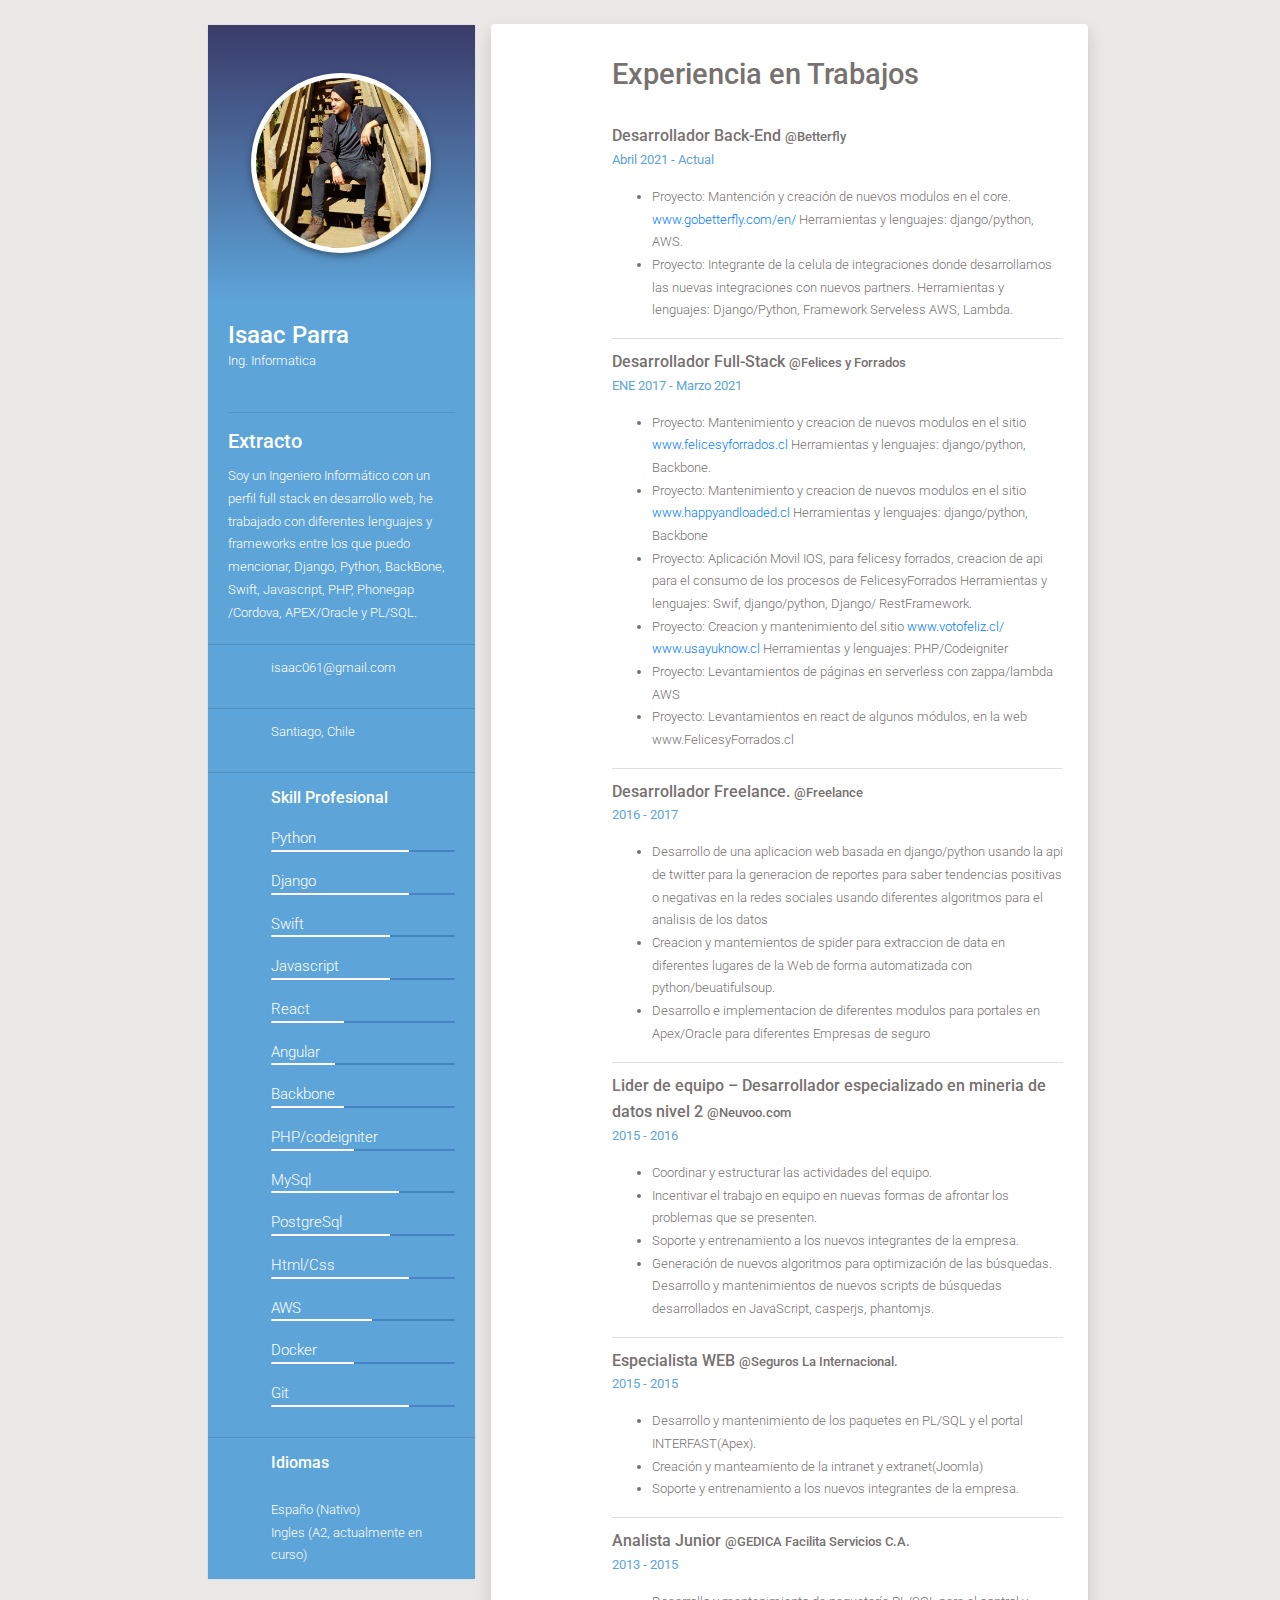
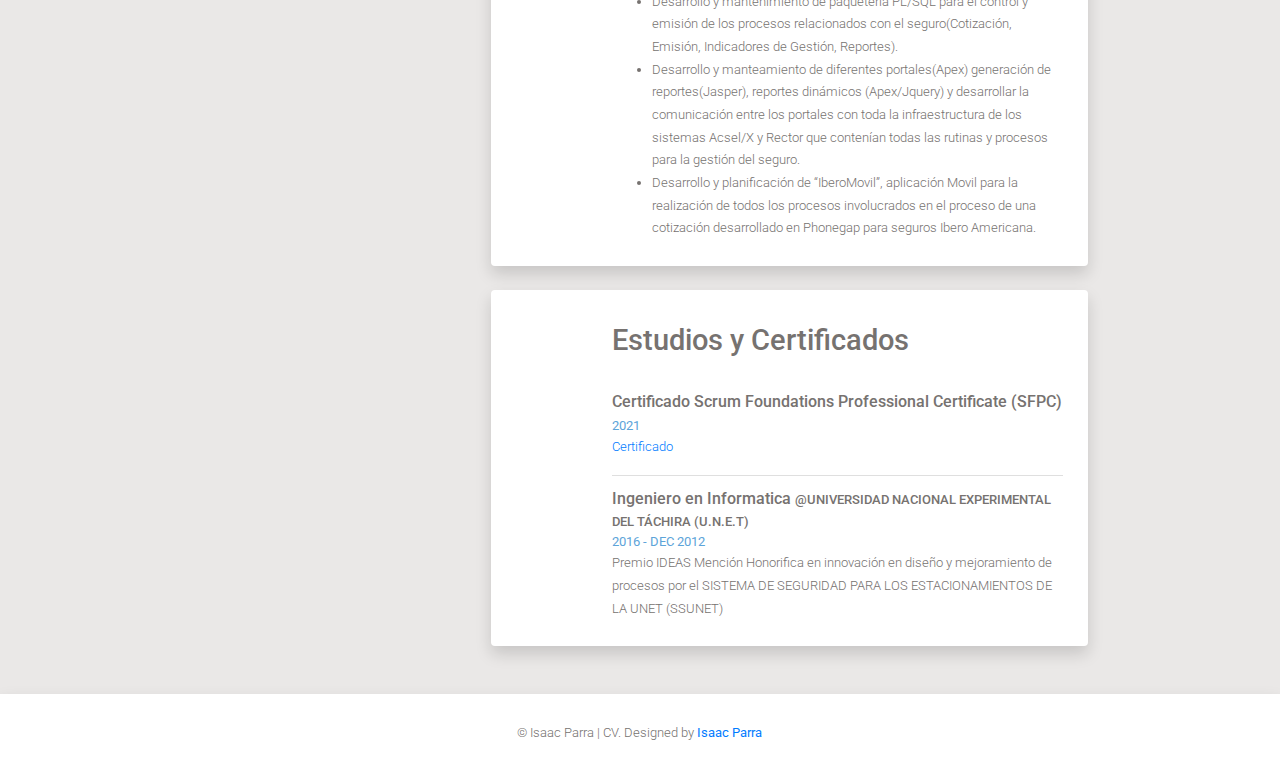
==== index.html @ 2bb3a373 "Create index.html" ====
<html lang="en"><head>
    <link rel="icon" type="image/png" href="/static/img/favicon.ico">
    <meta charset="UTF-8">
    <meta name="viewport" content="width=device-width, initial-scale=1.0">
    <meta http-equiv="X-UA-Compatible" content="ie=edge">
    <title>Isaac Parra</title>


    <link rel="stylesheet" href="https://stackpath.bootstrapcdn.com/bootstrap/4.3.1/css/bootstrap.min.css" integrity="sha384-ggOyR0iXCbMQv3Xipma34MD+dH/1fQ784/j6cY/iJTQUOhcWr7x9JvoRxT2MZw1T" crossorigin="anonymous">
    <link rel="stylesheet" href="/static/css/style.css?id=8">
    <link rel="stylesheet" href="https://use.fontawesome.com/releases/v5.7.0/css/all.css" integrity="sha384-lZN37f5QGtY3VHgisS14W3ExzMWZxybE1SJSEsQp9S+oqd12jhcu+A56Ebc1zFSJ" crossorigin="anonymous">
    <link href="https://fonts.googleapis.com/css?family=Roboto:400,500&amp;display=swap" rel="stylesheet">

</head>
<body cz-shortcut-listen="true">

    <div class="container">
        <div class="row">
            <div class="col-lg-4 col-md-12 pi">
                <div class="card">
                    <div class="row text-center justify-content-center p-5 gradiante m-0">
                        <div class="profile">
                            <img class="card-img-top" src="/static/img/yo2.jpeg" alt="Card image cap">
                        </div>
                    </div>
                    <div class="card-body blue">
                      <h4 class="card-title">Isaac Parra<p>Ing. Informatica</p></h4>
                      <a href="https://github.com/pisaacode" target="_blank" class="btn-git"><i class="fab fa-github pr-1 text-dark"></i> </a>
                      <a href="https://www.linkedin.com/in/isaac-parra-2975026a/" target="_blank" class="btn-git"><i class="fab fa-linkedin pr-1 text-dark"></i> </a>
                      <hr class="mt-0" style="color: #0056b2;">
                      <h5 class="card-title">Extracto</h5>
                      <p class="card-text">Soy un Ingeniero Informático con un perfil full stack en desarrollo web, he trabajado con diferentes lenguajes
                           y frameworks entre los que puedo mencionar, Django, Python, BackBone, Swift, Javascript, PHP, Phonegap /Cordova, APEX/Oracle y PL/SQL.</p>
                    </div>
                    <ul class="list-group list-group-flush blue">
                      <li class="list-group-item">
                        <div class="row">
                            <div class="col-2"><i class="fas fa-envelope"></i></div>
                            <div class="col-10"><p>isaac061@gmail.com</p> </div>
                        </div>
                      </li>
                      <li class="list-group-item">
                            <div class="row">
                                <div class="col-2"><i class="fas fa-home"></i></div>
                                <div class="col-10"><p>Santiago, Chile</p></div>
                            </div>
                        </li>
                        <li class="list-group-item">
                            <div class="row">
                                <div class="col-2"><i class="fas fa-calendar"></i></div>
                                <div class="col-10">
                                    <h3 class="pb-3">Skill Profesional</h3>
                                    <span>Python</span>
                                    <div class="progress" style="height: 2px;">
                                        <div class="progress-bar" role="progressbar" style="width: 75%;" aria-valuenow="75" aria-valuemin="0" aria-valuemax="100"></div>
                                    </div>
                                    <span>Django</span>
                                    <div class="progress" style="height: 2px;">
                                        <div class="progress-bar" role="progressbar" style="width: 75%;" aria-valuenow="75" aria-valuemin="0" aria-valuemax="100"></div>
                                    </div>
                                    <span>Swift</span>
                                    <div class="progress" style="height: 2px;">
                                        <div class="progress-bar" role="progressbar" style="width: 65%;" aria-valuenow="65" aria-valuemin="0" aria-valuemax="100"></div>
                                    </div>
                                    <span>Javascript</span>
                                    <div class="progress" style="height: 2px;">
                                        <div class="progress-bar" role="progressbar" style="width: 65%;" aria-valuenow="65" aria-valuemin="0" aria-valuemax="100"></div>
                                    </div>
                                    <span>React</span>
                                    <div class="progress" style="height: 2px;">
                                        <div class="progress-bar" role="progressbar" style="width: 40%;" aria-valuenow="40" aria-valuemin="0" aria-valuemax="100"></div>
                                    </div>
                                    <span>Angular</span>
                                    <div class="progress" style="height: 2px;">
                                        <div class="progress-bar" role="progressbar" style="width: 35%;" aria-valuenow="35" aria-valuemin="0" aria-valuemax="100"></div>
                                    </div>
                                    <span>Backbone</span>
                                    <div class="progress" style="height: 2px;">
                                        <div class="progress-bar" role="progressbar" style="width: 40%;" aria-valuenow="40" aria-valuemin="0" aria-valuemax="100"></div>
                                    </div>
                                    <span>PHP/codeigniter</span>
                                    <div class="progress" style="height: 2px;">
                                        <div class="progress-bar" role="progressbar" style="width: 45%;" aria-valuenow="45" aria-valuemin="0" aria-valuemax="100"></div>
                                    </div>
                                    <span>MySql</span>
                                    <div class="progress" style="height: 2px;">
                                        <div class="progress-bar" role="progressbar" style="width: 70%;" aria-valuenow="70" aria-valuemin="0" aria-valuemax="100"></div>
                                    </div>
                                    <span>PostgreSql</span>
                                    <div class="progress" style="height: 2px;">
                                        <div class="progress-bar" role="progressbar" style="width: 65%;" aria-valuenow="65" aria-valuemin="0" aria-valuemax="100"></div>
                                    </div>
                                    <span>Html/Css</span>
                                    <div class="progress" style="height: 2px;">
                                        <div class="progress-bar" role="progressbar" style="width: 75%;" aria-valuenow="75" aria-valuemin="0" aria-valuemax="100"></div>
                                    </div>
                                    <span>AWS</span>
                                    <div class="progress" style="height: 2px;">
                                        <div class="progress-bar" role="progressbar" style="width: 55%;" aria-valuenow="55" aria-valuemin="0" aria-valuemax="100"></div>
                                    </div>
                                    <span>Docker</span>
                                    <div class="progress" style="height: 2px;">
                                        <div class="progress-bar" role="progressbar" style="width: 45%;" aria-valuenow="40" aria-valuemin="0" aria-valuemax="100"></div>
                                    </div>
                                    <span>Git</span>
                                    <div class="progress" style="height: 2px;">
                                        <div class="progress-bar" role="progressbar" style="width: 75%;" aria-valuenow="75" aria-valuemin="0" aria-valuemax="100"></div>
                                    </div>
                                </div>
                            </div>
                        </li>
                        <li class="list-group-item">
                            <div class="row">
                                <div class="col-2"><i class="fas fa-language"></i></div>
                                <div class="col-10">
                                    <h3>Idiomas</h3><br>
                                    <div>Españo (Nativo)</div>
                                    <div>Ingles (A2, actualmente en curso)</div>
                                </div>
                            </div>
                        </li>
                    </ul>
                  </div>
            </div>
            <div class="col-lg-8 col-md-12 pb-5">
                <div class="row mb-4 lista shadow rounded">
                    <div class="col-lg-2 col-md-12 text-center p-3">
                            <i class="fas fa-briefcase fa-3x"></i>
                    </div>
                    <div class="col-lg-10 col-md-12">
                        <h2 class="pt-3 pb-4">Experiencia en Trabajos</h2>
                        <div class="item">
                            <h3 class="">Desarrollador Back-End
                                <span>@Betterfly</span>
                            </h3>
                            <span>Abril 2021 - Actual </span>
                            <p class="">
                                </p><ul>
                                    <li>
                                        Proyecto: Mantención y creación de nuevos modulos en el core.
                                        <a href="https://gobetterfly.com/en/">www.gobetterfly.com/en/</a> Herramientas y lenguajes: django/python,
                                        AWS.
                                    </li>
                                    <li>Proyecto: Integrante de la celula de integraciones donde desarrollamos las nuevas integraciones con nuevos partners.
                                    Herramientas y lenguajes: Django/Python, Framework Serveless AWS, Lambda.</li>
                                </ul>
                            <p></p>
                        </div>
                        <div class="item">
                            <h3 class="">Desarrollador Full-Stack
                                <span>@Felices y Forrados</span>
                            </h3>
                            <span>ENE 2017 - Marzo 2021 </span>
                            <p class="">
                                </p><ul>
                                    <li>
                                        Proyecto: Mantenimiento y creacion de nuevos modulos en el sitio
                                        <a href="https://www.felicesyforrados.cl/">www.felicesyforrados.cl</a> Herramientas y lenguajes: django/python,
                                        Backbone.
                                    </li>
                                    <li>Proyecto: Mantenimiento y creacion de nuevos modulos en el sitio
                                    <a href="https://www.happyandloaded.cl">www.happyandloaded.cl</a> Herramientas y lenguajes: django/python,
                                    Backbone</li>
                                    <li>Proyecto: Aplicación Movil IOS, para felicesy forrados, creacion de api
                                    para el consumo de los procesos de FelicesyForrados Herramientas y
                                    lenguajes: Swif, django/python, Django/ RestFramework.</li>
                                    <li>Proyecto: Creacion y mantenimiento del sitio <a href="https://www.usayuknow.cl/">www.votofeliz.cl/
                                    www.usayuknow.cl</a> Herramientas y lenguajes: PHP/Codeigniter</li>
                                    <li>Proyecto: Levantamientos de páginas en serverless con zappa/lambda AWS</li>
                                    <li>Proyecto: Levantamientos en react de algunos módulos, en la web www.FelicesyForrados.cl</li>
                                </ul>
                            <p></p>
                        </div>
                        <div class="item">
                            <h3 class="">Desarrollador Freelance.
                                <span>@Freelance</span>
                            </h3>
                            <span>2016 - 2017</span>
                            <p class="list-group-item-text">
                                </p><ul>
                                    <li>
                                        Desarrollo de una aplicacion web basada en django/python usando la api de
                                        twitter para la generacion de reportes para saber tendencias positivas o
                                        negativas en la redes sociales usando diferentes algoritmos para el analisis de
                                        los datos
                                    </li>
                                    <li>
                                        Creacion y mantemientos de spider para extraccion de data en diferentes
                                        lugares de la Web de forma automatizada con python/beuatifulsoup.
                                    </li>
                                    <li>
                                        Desarrollo e implementacion de diferentes modulos para portales en
                                        Apex/Oracle para diferentes Empresas de seguro
                                    </li>
                                </ul>
                            <p></p>
                        </div>
                        <div class="item">
                            <h3 class="">Lider de equipo – Desarrollador especializado en mineria de datos nivel 2
                                <span>@Neuvoo.com</span>
                            </h3>
                            <span>2015 - 2016 </span>
                            <p class="list-group-item-text">
                                </p><ul>
                                    <li>
                                        Coordinar y estructurar las actividades del equipo.
                                    </li>
                                    <li>
                                        Incentivar el trabajo en equipo en nuevas formas de afrontar los
                                        problemas que se presenten.
                                    </li>
                                    <li>
                                        Soporte y entrenamiento a los nuevos integrantes de la empresa.
                                    </li>
                                    <li>
                                        Generación de nuevos algoritmos para optimización de las
                                        búsquedas. Desarrollo y mantenimientos de nuevos scripts de
                                        búsquedas desarrollados en JavaScript, casperjs, phantomjs.
                                    </li>
                                </ul>
                            <p></p>
                        </div>
                        <div class="item">
                            <h3 class="">Especialista WEB
                                <span>@Seguros La Internacional.</span>
                            </h3>
                            <span>2015 - 2015 </span>
                            <p class="list-group-item-text">
                                </p><ul>
                                    <li>
                                        Desarrollo y mantenimiento de los paquetes en PL/SQL y el portal
                                        INTERFAST(Apex).
                                    </li>
                                    <li>
                                        Creación y manteamiento de la intranet y extranet(Joomla)
                                    </li>
                                    <li>
                                        Soporte y entrenamiento a los nuevos integrantes de la empresa.
                                    </li>
                                </ul>
                            <p></p>
                        </div>
                        <div class="item">
                            <h3 class="">Analista Junior
                                <span>@GEDICA Facilita Servicios C.A.</span>
                            </h3>
                            <span>2013 - 2015 </span>
                            <p class="list-group-item-text">
                                </p><ul>
                                    <li>
                                        Desarrollo y mantenimiento de paquetería PL/SQL para el control y
                                        emisión de los procesos relacionados con el seguro(Cotización,
                                        Emisión, Indicadores de Gestión, Reportes).
                                    </li>
                                    <li>
                                        Desarrollo y manteamiento de diferentes portales(Apex)
                                        generación de reportes(Jasper), reportes dinámicos (Apex/Jquery)
                                        y desarrollar la comunicación entre los portales con toda la
                                        infraestructura de los sistemas Acsel/X y Rector que contenían
                                        todas las rutinas y procesos para la gestión del seguro.
                                    </li>
                                    <li>
                                        Desarrollo y planificación de “IberoMovil”, aplicación Movil para la
                                        realización de todos los procesos involucrados en el proceso de
                                        una cotización desarrollado en Phonegap para seguros Ibero
                                        Americana.
                                    </li>
                                </ul>
                            <p></p>
                        </div>
                    </div>
                </div>
                <div class="row lista shadow rounded">
                        <div class="col-lg-2 col-md-12 text-center p-3">
                            <i class="fas fa-graduation-cap fa-3x"></i>
                        </div>
                        <div class="col-lg-10 col-md-12">
                            <h2 class="pt-3 pb-4">Estudios y Certificados</h2>
                            <div class="item">
                                <h3 class="">Certificado Scrum Foundations Professional Certificate (SFPC)</h3>
                                <span>2021</span>
                                <p class=""><a href="https://certificates.easy-lms.com/exam/session/2f8da43a-32eb-41ec-942b-01b8d5026495" target="_blank">Certificado</a></p>
                            </div>
                            <div class="item">
                                <h3 class="">Ingeniero en Informatica
                                    <span>@UNIVERSIDAD NACIONAL EXPERIMENTAL DEL TÁCHIRA (U.N.E.T)</span>
                                </h3>
                                <span>2016 - DEC 2012 </span>
                                <p class="">Premio IDEAS Mención Honorifica en innovación en diseño y mejoramiento de
                                        procesos por el SISTEMA DE SEGURIDAD PARA LOS ESTACIONAMIENTOS DE LA UNET
                                        (SSUNET)</p>
                            </div>
                        </div>
                    </div>
            </div>
        </div>
    </div>

    <footer class="shadow bg-white p-1">
            <div class="container">
                <p class="text-center">
                    © Isaac Parra | CV. Designed by
                    <a href="https//:www.isaacparra.com">
                        <strong>Isaac Parra</strong>
                    </a>
                </p>
            </div>
        </footer>


</body></html>
---- static/css/style.css ----
body{
    background-color: #eae8e7;
    color: #767270;
    font-family: 'Roboto', sans-serif;
    url('https://images.pexels.com/photos/925743/pexels-photo-925743.jpeg?auto=compress&cs=tinysrgb&dpr=2&h=750&w=1024');
    background-repeat: no-repeat;
    background-size: cover;
}
.container {
    margin-top: 24px;
}
.lista{
    background-color: white;
    padding: 10px;
}
.lista .item{
    border-bottom: #00000020 1px solid;
    margin-bottom: 10px;
}
.lista .item:last-child{
    border-bottom: #00000020 0px solid;
}
h2 {
    font-family: 'Roboto', sans-serif;
    font-weight: 500;
}
h2 {
    font-size: 22pt;
    line-height: 37pt;
    margin: 0px;
}
h3 {
    margin: 0px;
    font-size: 12pt;
    line-height: 20pt;
}
.lista span {
    color: #5da4d9;
    margin-top: 0px;
    font-size: 10pt;
    line-height: 15pt;
}
.lista h3 span {
    color: #767270;
    margin-top: 0px;
    font-size: 10pt;
    line-height: 15pt;
}
p {
    font-family: 'Roboto', sans-serif;
    font-weight: 300;
    font-size: 10pt;
    line-height: 17pt;
}
.blue, .list-group-item{
    background-color: #5da4d9;
    color: white;
}

.blue p{
    color: white;
}
.list-group-item span{
    font-size: 15px;
}

.list-group-item .progress{
    margin-bottom: 18px;
}
.progress{
    background-color: #4783c2;
}
.progress-bar{
    background-color: white;
}
li{
    font-family: 'Roboto', sans-serif;
    font-weight: 300;
    font-size: 10pt;
    line-height: 17pt;
}
@media only screen and (min-width: 993px){
    .container {
        width: 70%;
    }
}
@media (min-width: 1200px){
    .container {
        max-width: 70%;
    }
}
@media (max-width: 993px){
    .pi {
        padding: 0px;
    }
}
@media (min-width: 994px){
    .pi {
        padding-left: 15px;
    }
}
.profile {
    text-align: center;
    animation-delay: 500ms;
    animation-duration: 1000ms;
    width: 180px;
    height: 180px;
    top: -97px;
    right: 50%;
    z-index: 1;
    display: block;
    border-radius: 50%;
    background-color: #fff;
    padding: 5px;
    box-shadow: 0 3px 5px 0 rgba(0, 0, 0, 0.2), 0 3px 10px 0 rgba(0, 0, 0, 0.2);
}

.profile img {
    border-radius: 50%;
    width: 170px;
    height: 170px;
}

.gradiante{
    background-image: linear-gradient(#3b3b69, #5da4d9);
}
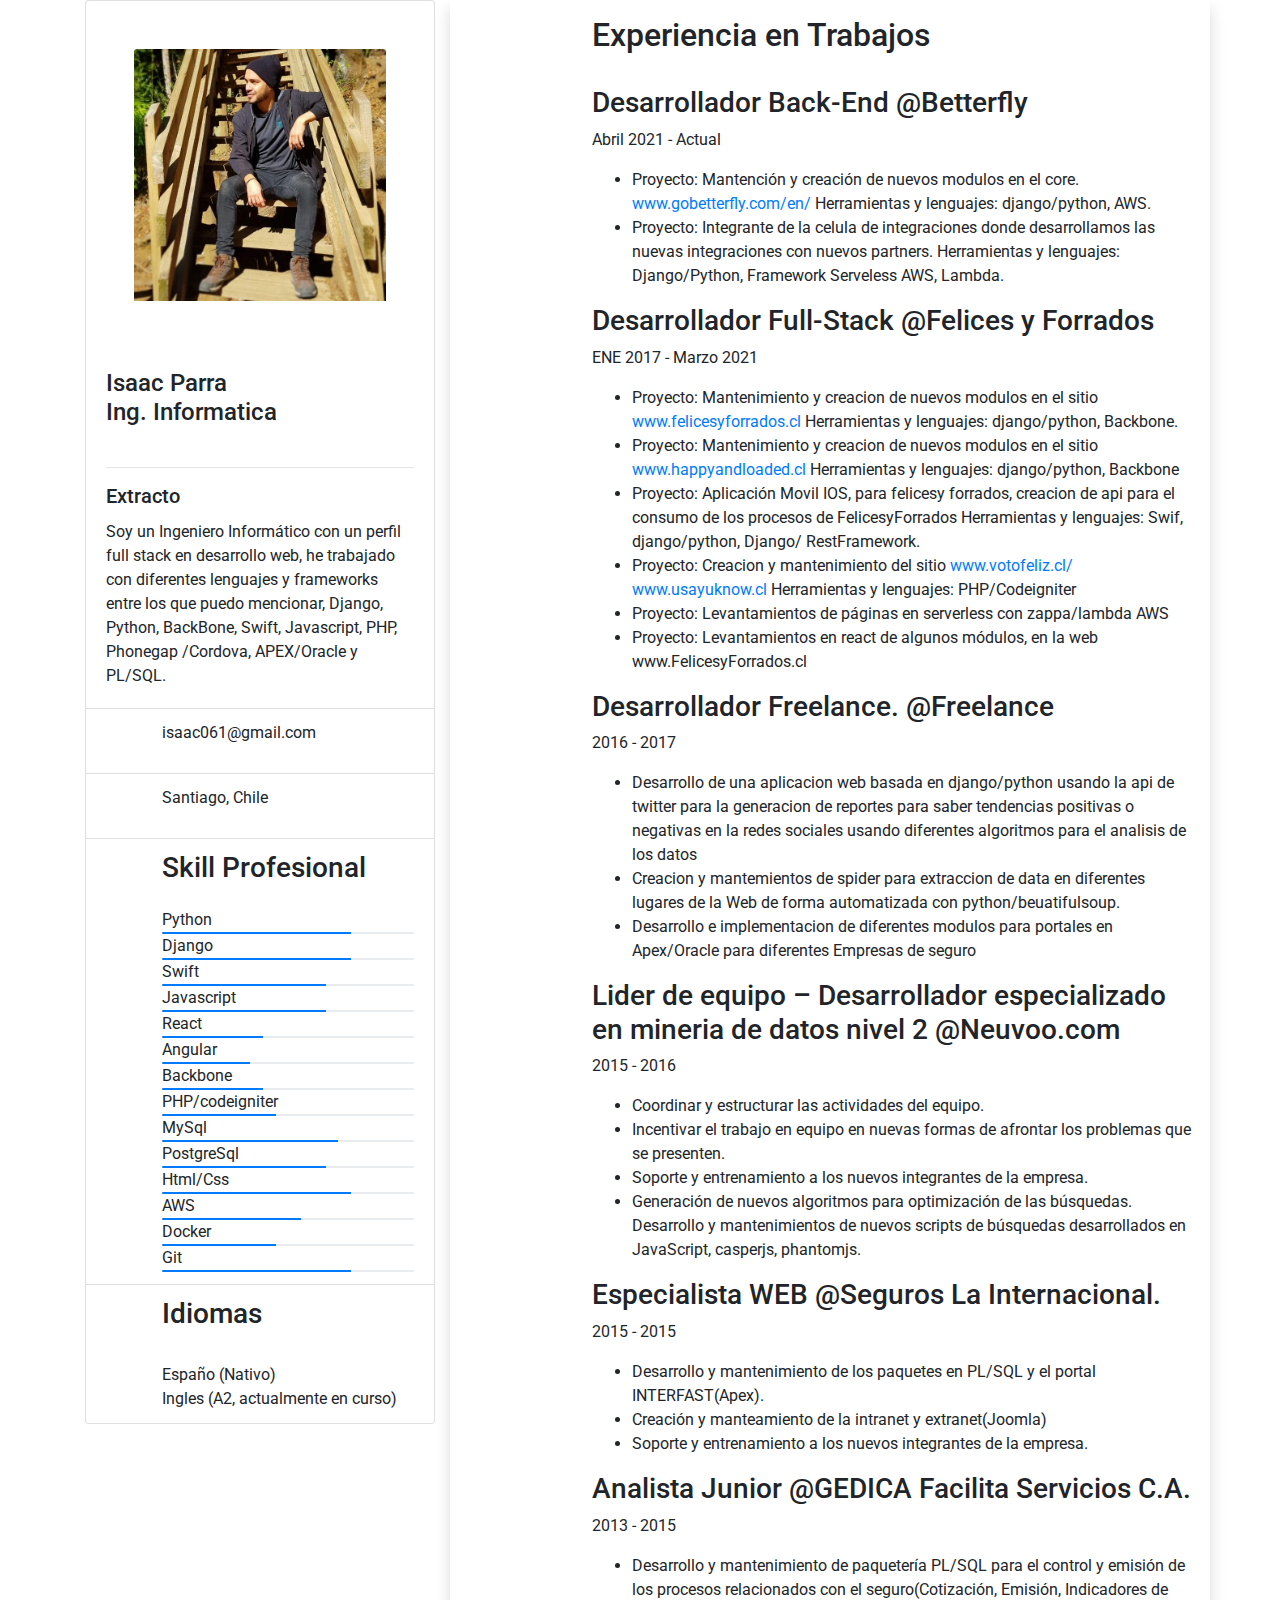
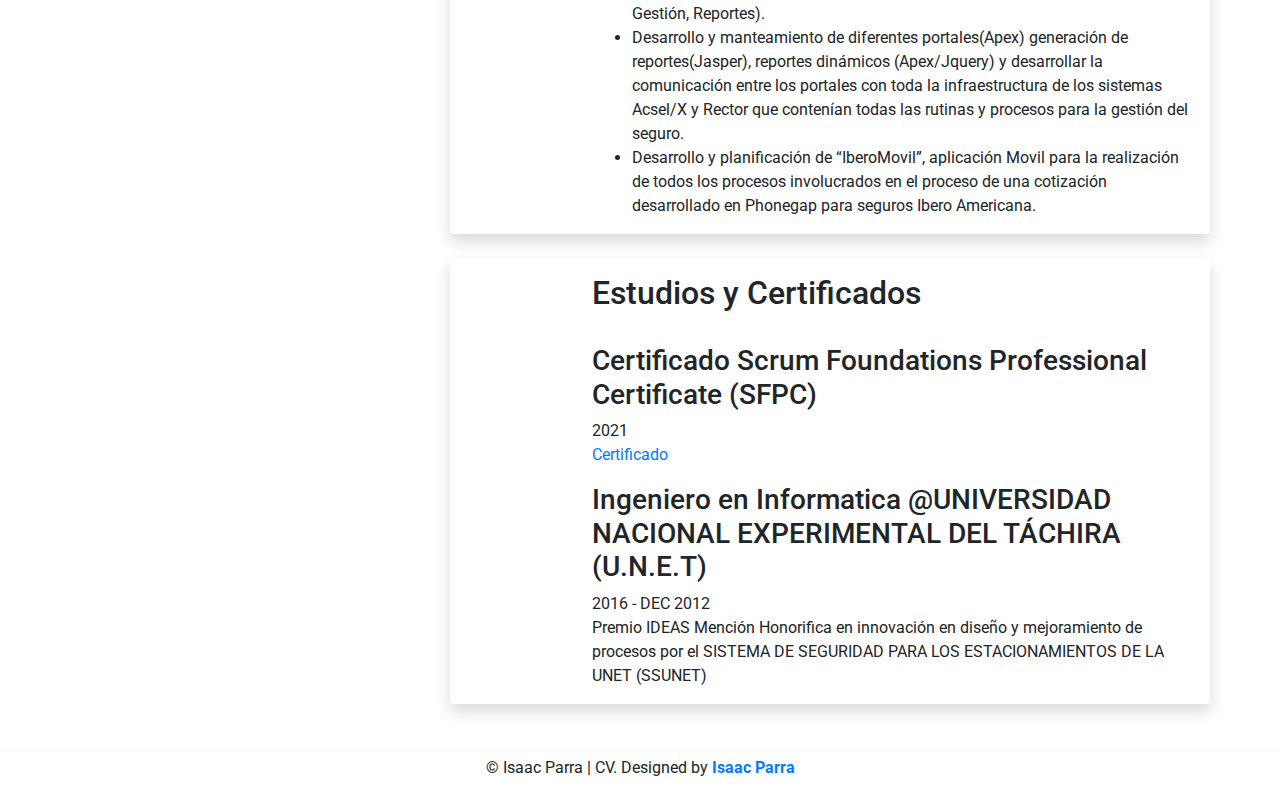
==== commit 64e82a4d: "Update index.html" ====
--- a/index.html
+++ b/index.html
@@ -1,5 +1,5 @@
 <html lang="en"><head>
-    <link rel="icon" type="image/png" href="/static/img/favicon.ico">
+    <link rel="icon" type="image/png" href="myweb/static/img/favicon.ico">
     <meta charset="UTF-8">
     <meta name="viewport" content="width=device-width, initial-scale=1.0">
     <meta http-equiv="X-UA-Compatible" content="ie=edge">
@@ -7,7 +7,7 @@
 
 
     <link rel="stylesheet" href="https://stackpath.bootstrapcdn.com/bootstrap/4.3.1/css/bootstrap.min.css" integrity="sha384-ggOyR0iXCbMQv3Xipma34MD+dH/1fQ784/j6cY/iJTQUOhcWr7x9JvoRxT2MZw1T" crossorigin="anonymous">
-    <link rel="stylesheet" href="/static/css/style.css?id=8">
+    <link rel="stylesheet" href="myweb/static/css/style.css?id=8">
     <link rel="stylesheet" href="https://use.fontawesome.com/releases/v5.7.0/css/all.css" integrity="sha384-lZN37f5QGtY3VHgisS14W3ExzMWZxybE1SJSEsQp9S+oqd12jhcu+A56Ebc1zFSJ" crossorigin="anonymous">
     <link href="https://fonts.googleapis.com/css?family=Roboto:400,500&amp;display=swap" rel="stylesheet">
 
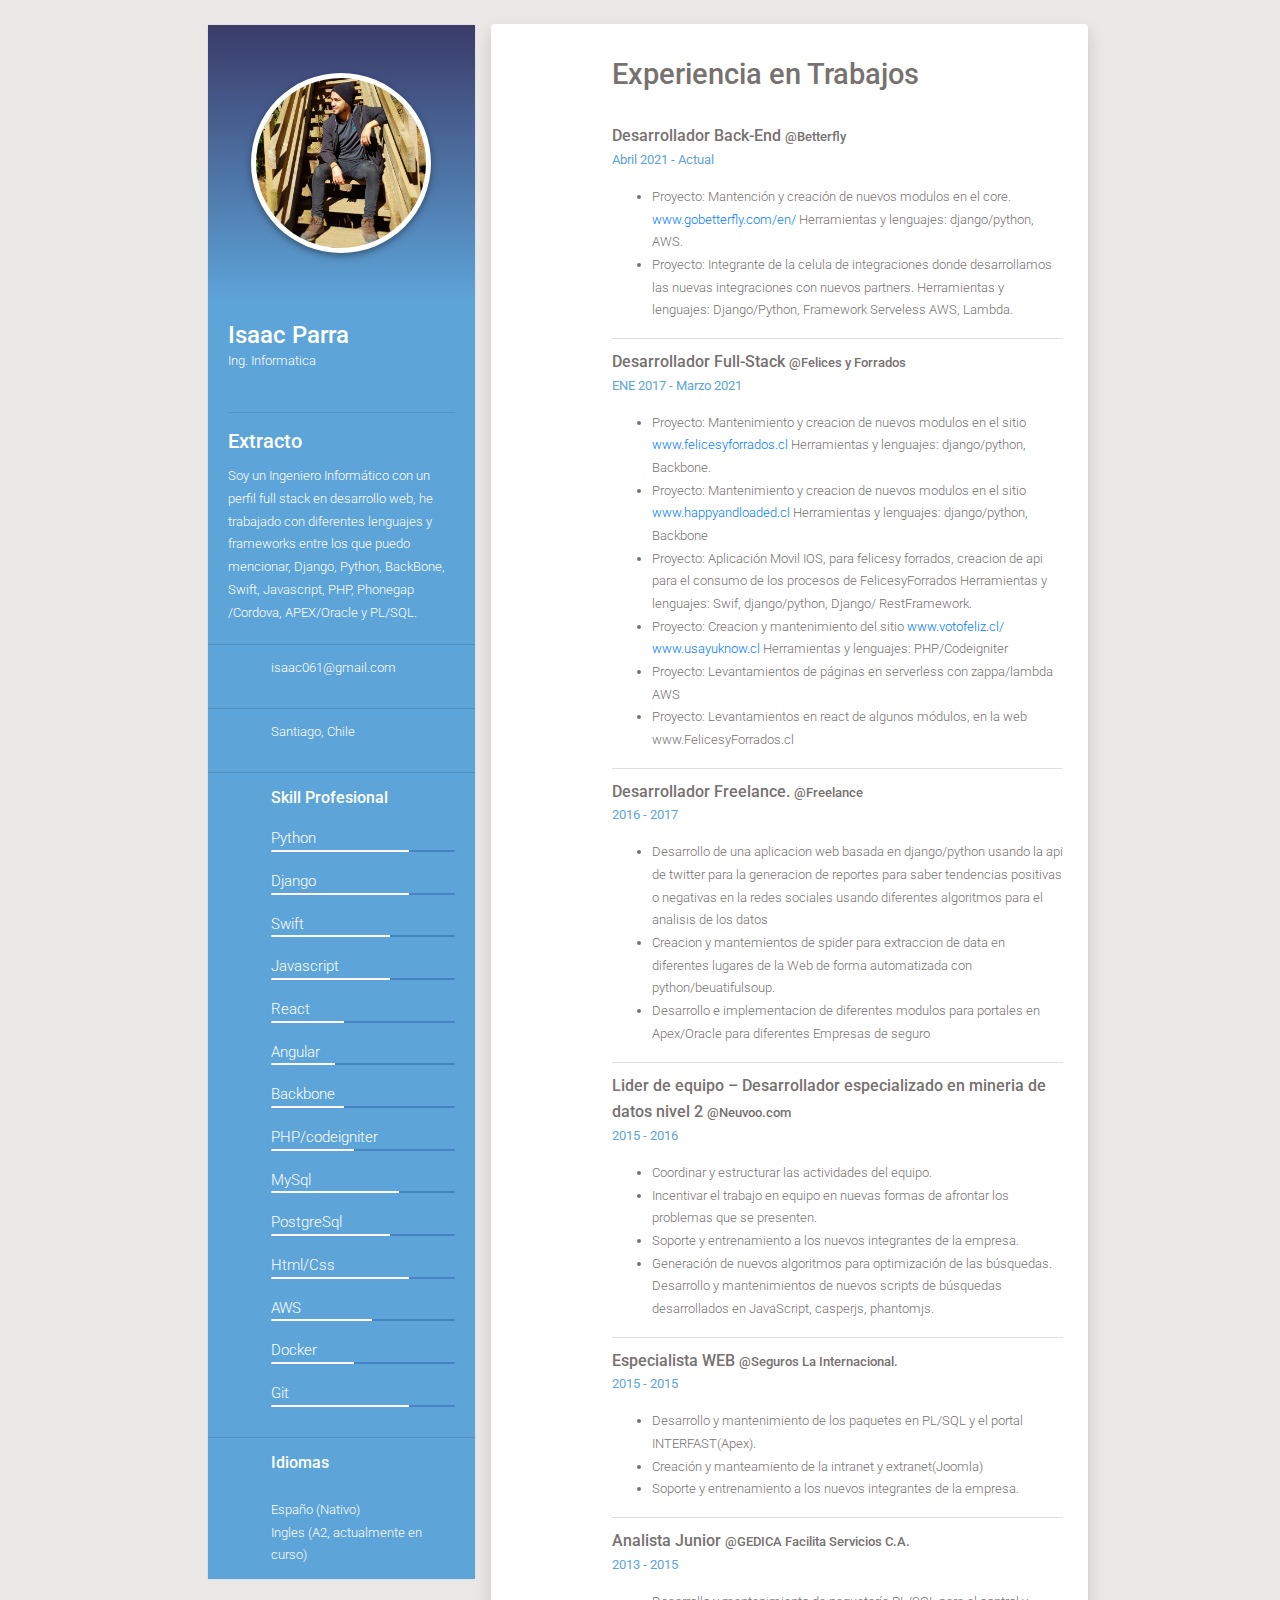
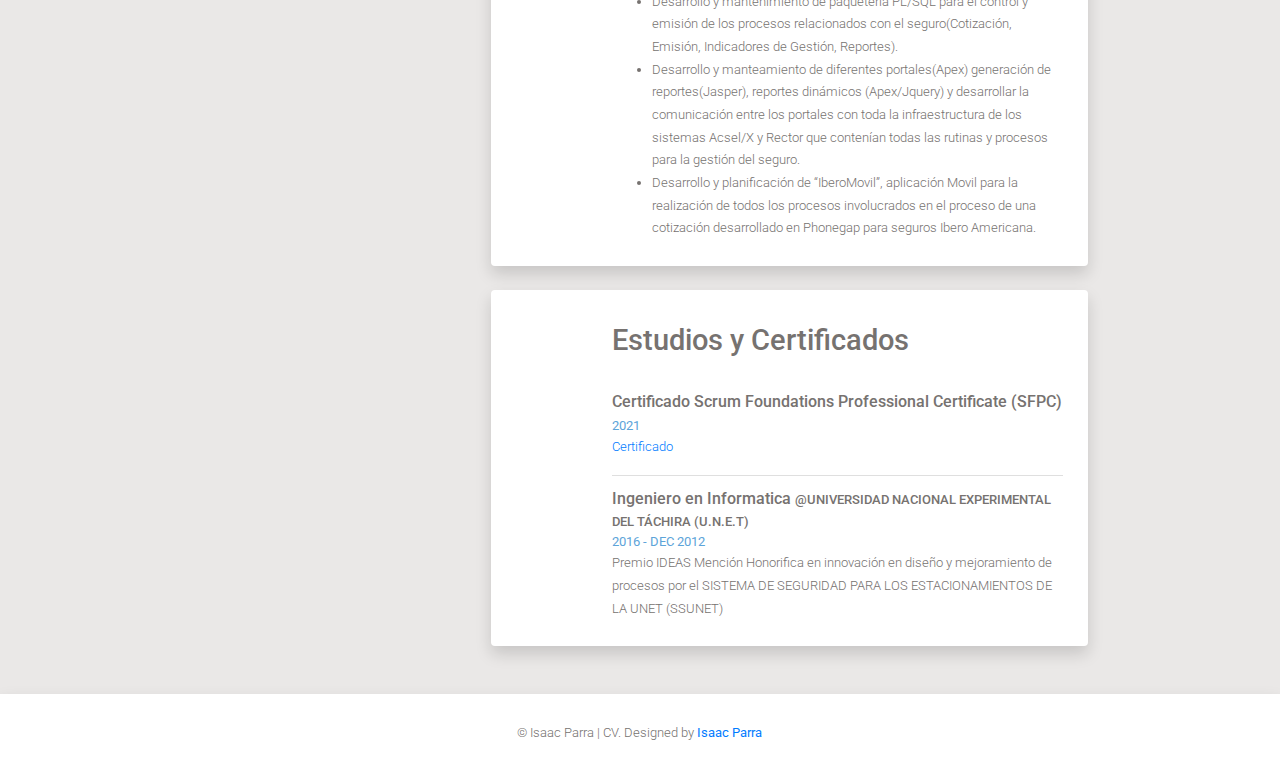
==== commit 26a4b830: "Update index.html" ====
--- a/index.html
+++ b/index.html
@@ -1,5 +1,5 @@
 <html lang="en"><head>
-    <link rel="icon" type="image/png" href="myweb/static/img/favicon.ico">
+    <link rel="icon" type="image/png" href="static/img/favicon.ico">
     <meta charset="UTF-8">
     <meta name="viewport" content="width=device-width, initial-scale=1.0">
     <meta http-equiv="X-UA-Compatible" content="ie=edge">
@@ -7,7 +7,7 @@
 
 
     <link rel="stylesheet" href="https://stackpath.bootstrapcdn.com/bootstrap/4.3.1/css/bootstrap.min.css" integrity="sha384-ggOyR0iXCbMQv3Xipma34MD+dH/1fQ784/j6cY/iJTQUOhcWr7x9JvoRxT2MZw1T" crossorigin="anonymous">
-    <link rel="stylesheet" href="myweb/static/css/style.css?id=8">
+    <link rel="stylesheet" href="static/css/style.css?id=8">
     <link rel="stylesheet" href="https://use.fontawesome.com/releases/v5.7.0/css/all.css" integrity="sha384-lZN37f5QGtY3VHgisS14W3ExzMWZxybE1SJSEsQp9S+oqd12jhcu+A56Ebc1zFSJ" crossorigin="anonymous">
     <link href="https://fonts.googleapis.com/css?family=Roboto:400,500&amp;display=swap" rel="stylesheet">
 
--- a/static/css/style.css
+++ b/static/css/style.css
@@ -0,0 +1,126 @@
+body{
+    background-color: #eae8e7;
+    color: #767270;
+    font-family: 'Roboto', sans-serif;
+    url('https://images.pexels.com/photos/925743/pexels-photo-925743.jpeg?auto=compress&cs=tinysrgb&dpr=2&h=750&w=1024');
+    background-repeat: no-repeat;
+    background-size: cover;
+}
+.container {
+    margin-top: 24px;
+}
+.lista{
+    background-color: white;
+    padding: 10px;
+}
+.lista .item{
+    border-bottom: #00000020 1px solid;
+    margin-bottom: 10px;
+}
+.lista .item:last-child{
+    border-bottom: #00000020 0px solid;
+}
+h2 {
+    font-family: 'Roboto', sans-serif;
+    font-weight: 500;
+}
+h2 {
+    font-size: 22pt;
+    line-height: 37pt;
+    margin: 0px;
+}
+h3 {
+    margin: 0px;
+    font-size: 12pt;
+    line-height: 20pt;
+}
+.lista span {
+    color: #5da4d9;
+    margin-top: 0px;
+    font-size: 10pt;
+    line-height: 15pt;
+}
+.lista h3 span {
+    color: #767270;
+    margin-top: 0px;
+    font-size: 10pt;
+    line-height: 15pt;
+}
+p {
+    font-family: 'Roboto', sans-serif;
+    font-weight: 300;
+    font-size: 10pt;
+    line-height: 17pt;
+}
+.blue, .list-group-item{
+    background-color: #5da4d9;
+    color: white;
+}
+
+.blue p{
+    color: white;
+}
+.list-group-item span{
+    font-size: 15px;
+}
+
+.list-group-item .progress{
+    margin-bottom: 18px;
+}
+.progress{
+    background-color: #4783c2;
+}
+.progress-bar{
+    background-color: white;
+}
+li{
+    font-family: 'Roboto', sans-serif;
+    font-weight: 300;
+    font-size: 10pt;
+    line-height: 17pt;
+}
+@media only screen and (min-width: 993px){
+    .container {
+        width: 70%;
+    }
+}
+@media (min-width: 1200px){
+    .container {
+        max-width: 70%;
+    }
+}
+@media (max-width: 993px){
+    .pi {
+        padding: 0px;
+    }
+}
+@media (min-width: 994px){
+    .pi {
+        padding-left: 15px;
+    }
+}
+.profile {
+    text-align: center;
+    animation-delay: 500ms;
+    animation-duration: 1000ms;
+    width: 180px;
+    height: 180px;
+    top: -97px;
+    right: 50%;
+    z-index: 1;
+    display: block;
+    border-radius: 50%;
+    background-color: #fff;
+    padding: 5px;
+    box-shadow: 0 3px 5px 0 rgba(0, 0, 0, 0.2), 0 3px 10px 0 rgba(0, 0, 0, 0.2);
+}
+
+.profile img {
+    border-radius: 50%;
+    width: 170px;
+    height: 170px;
+}
+
+.gradiante{
+    background-image: linear-gradient(#3b3b69, #5da4d9);
+}
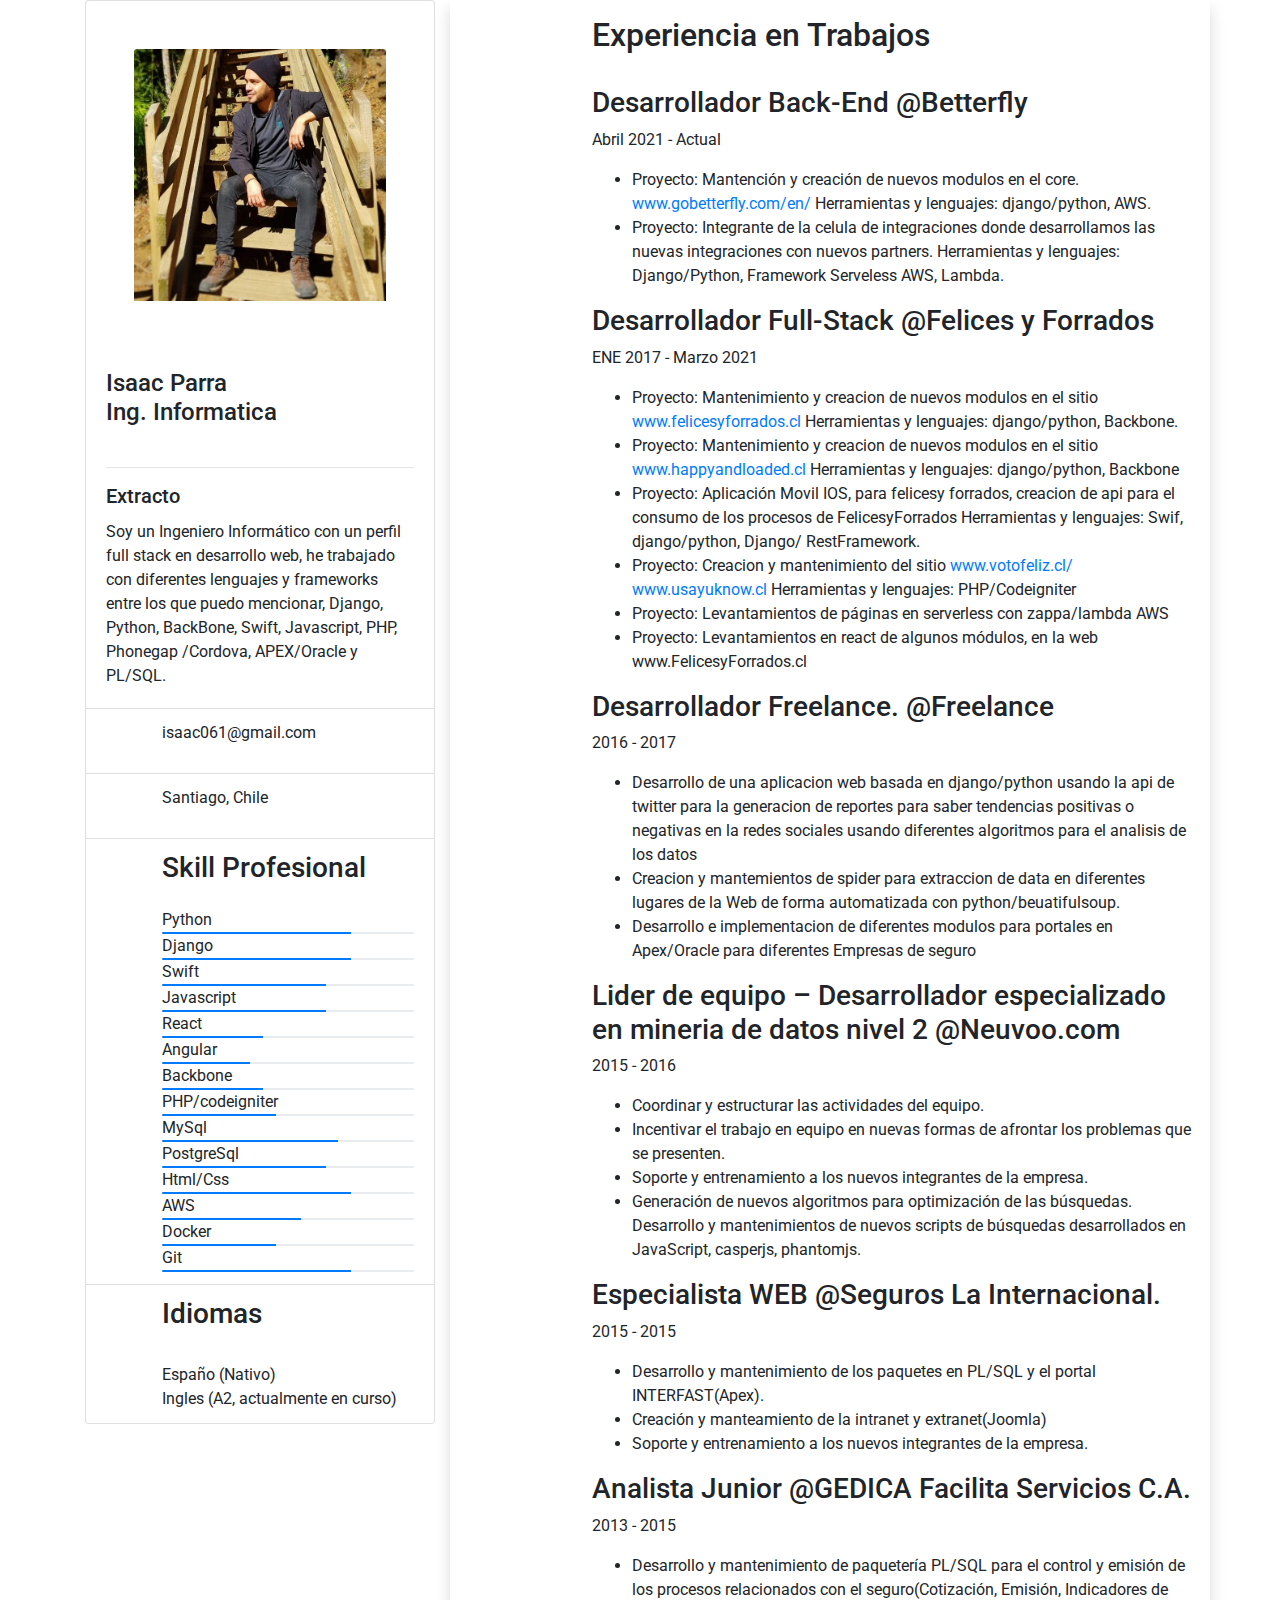
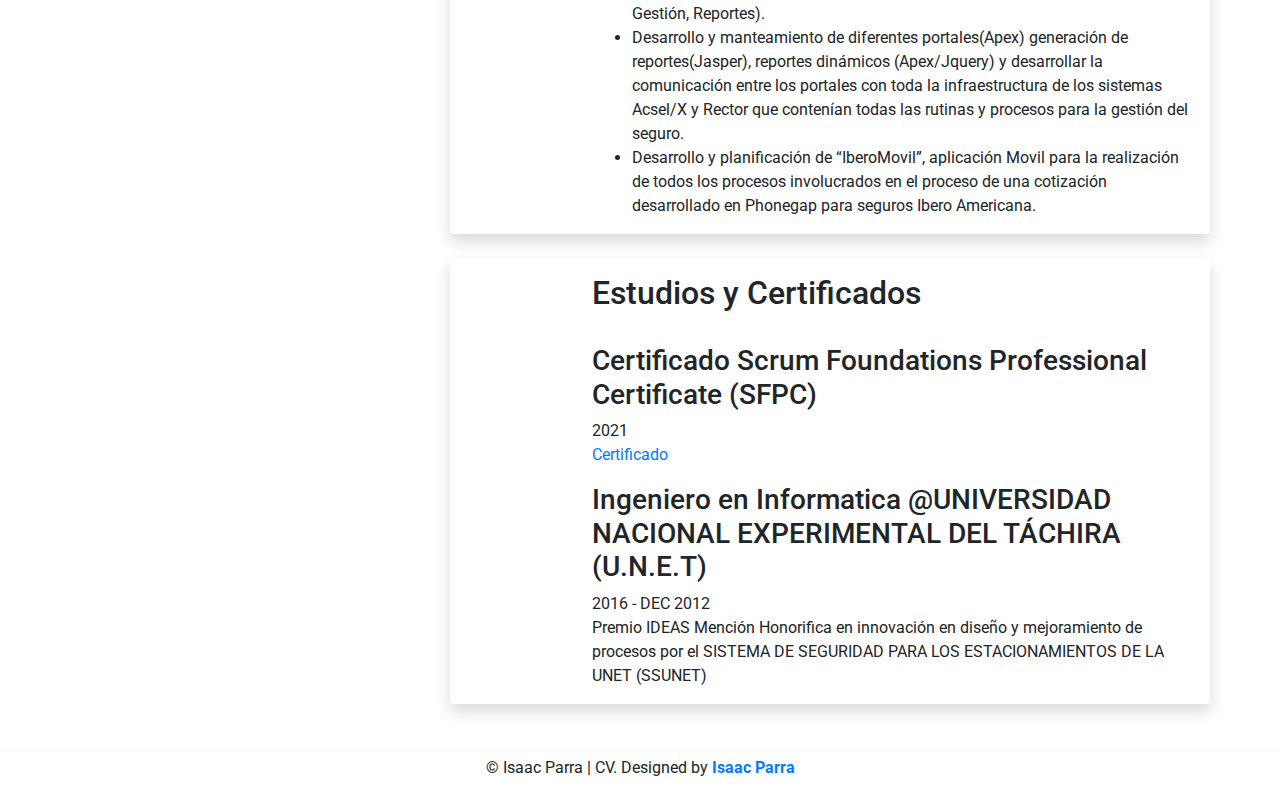
==== commit 728c28fc: "Update index.html" ====
--- a/index.html
+++ b/index.html
@@ -1,5 +1,5 @@
 <html lang="en"><head>
-    <link rel="icon" type="image/png" href="static/img/favicon.ico">
+    <link rel="icon" type="image/png" href="/myweb/static/img/favicon.ico">
     <meta charset="UTF-8">
     <meta name="viewport" content="width=device-width, initial-scale=1.0">
     <meta http-equiv="X-UA-Compatible" content="ie=edge">
@@ -7,7 +7,7 @@
 
 
     <link rel="stylesheet" href="https://stackpath.bootstrapcdn.com/bootstrap/4.3.1/css/bootstrap.min.css" integrity="sha384-ggOyR0iXCbMQv3Xipma34MD+dH/1fQ784/j6cY/iJTQUOhcWr7x9JvoRxT2MZw1T" crossorigin="anonymous">
-    <link rel="stylesheet" href="static/css/style.css?id=8">
+    <link rel="stylesheet" href="/myweb/static/css/style.css?id=8">
     <link rel="stylesheet" href="https://use.fontawesome.com/releases/v5.7.0/css/all.css" integrity="sha384-lZN37f5QGtY3VHgisS14W3ExzMWZxybE1SJSEsQp9S+oqd12jhcu+A56Ebc1zFSJ" crossorigin="anonymous">
     <link href="https://fonts.googleapis.com/css?family=Roboto:400,500&amp;display=swap" rel="stylesheet">
 
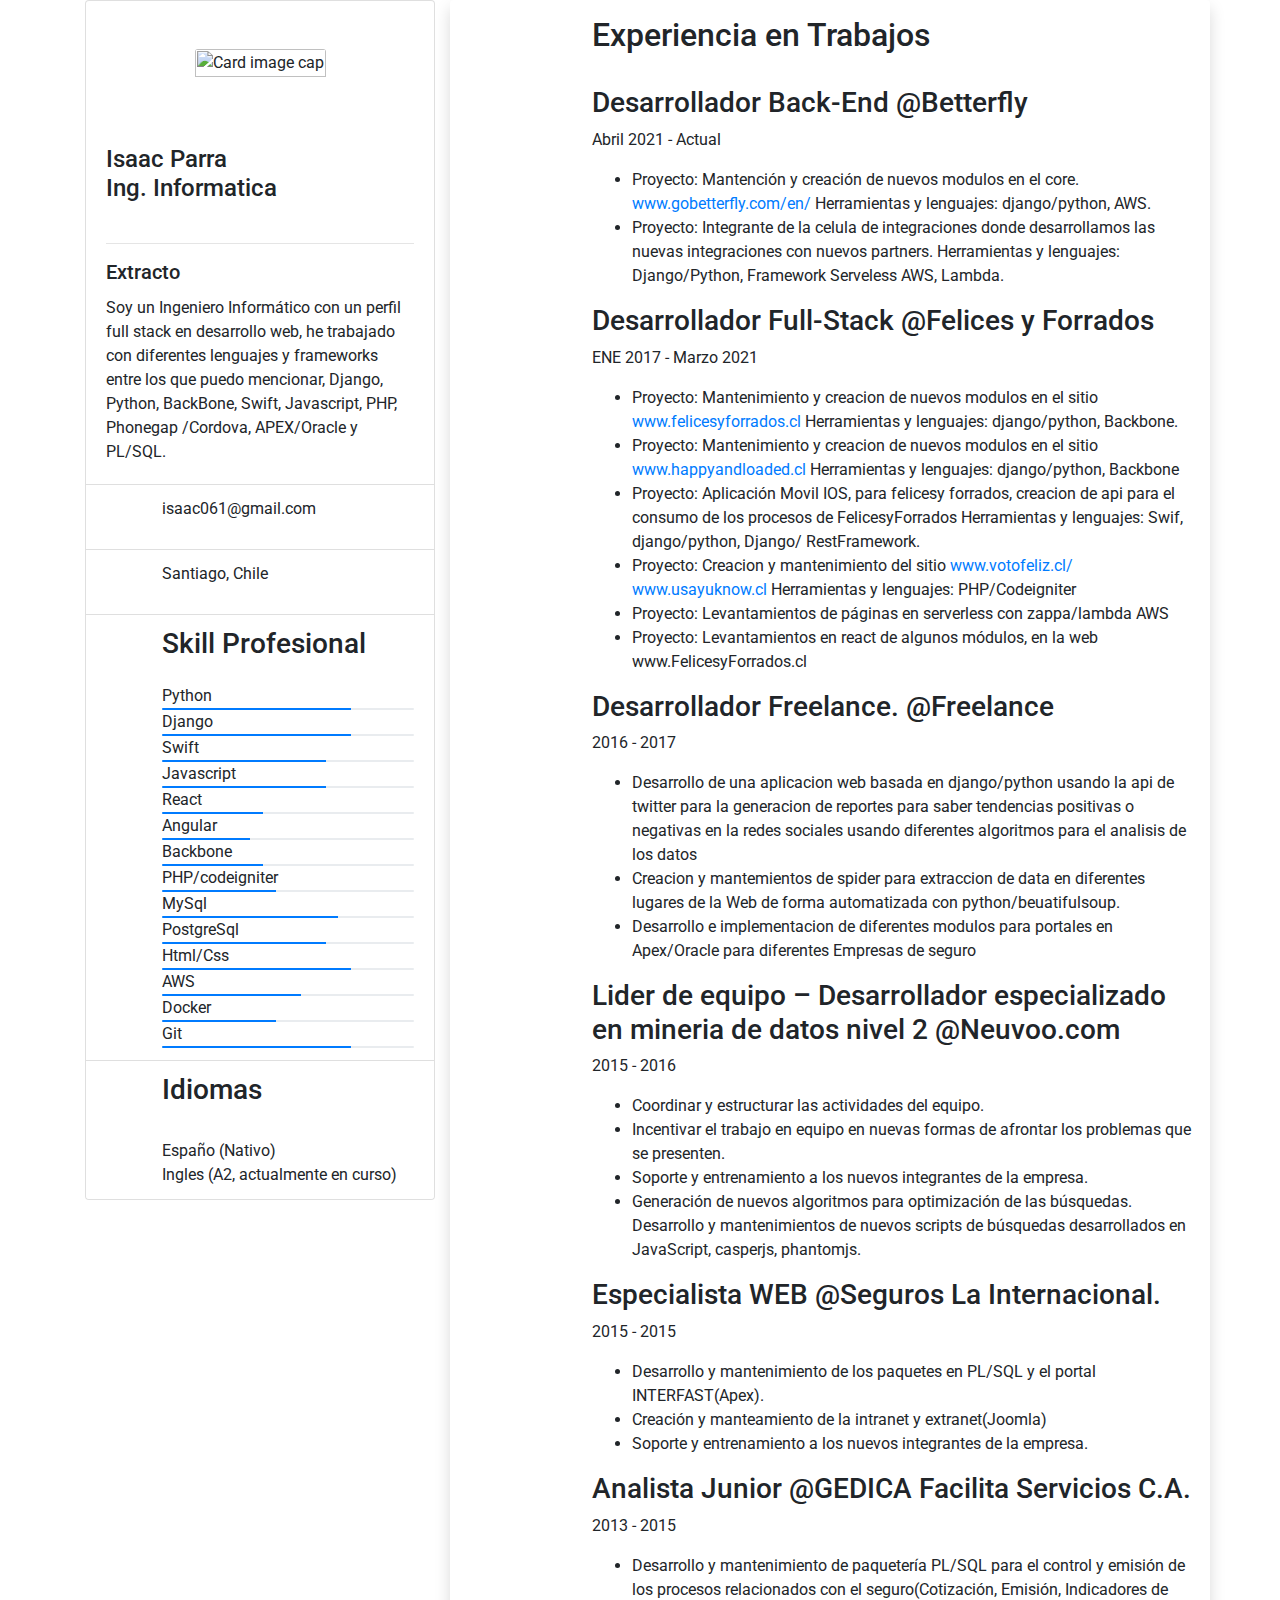
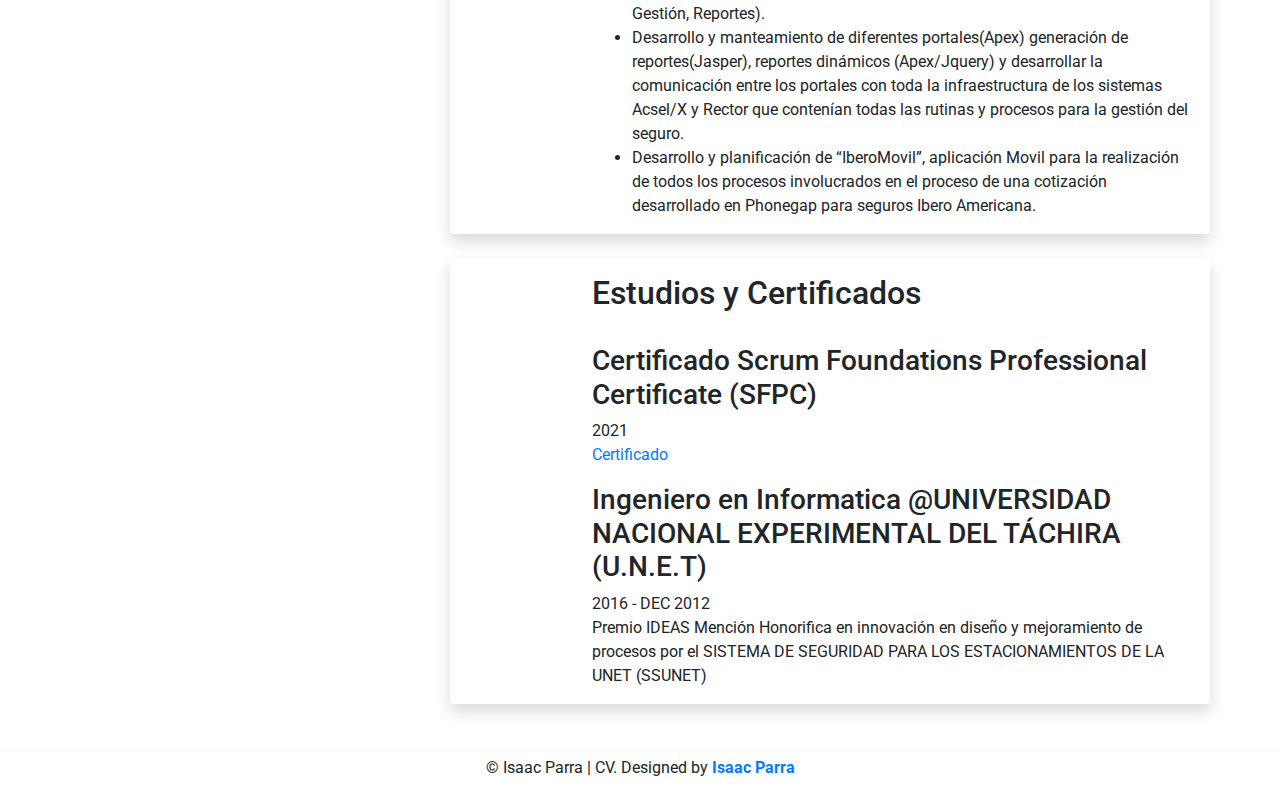
==== commit c2637534: "Update index.html" ====
--- a/index.html
+++ b/index.html
@@ -20,7 +20,7 @@
                 <div class="card">
                     <div class="row text-center justify-content-center p-5 gradiante m-0">
                         <div class="profile">
-                            <img class="card-img-top" src="/static/img/yo2.jpeg" alt="Card image cap">
+                            <img class="card-img-top" src="/myweb/static/img/yo2.jpeg" alt="Card image cap">
                         </div>
                     </div>
                     <div class="card-body blue">
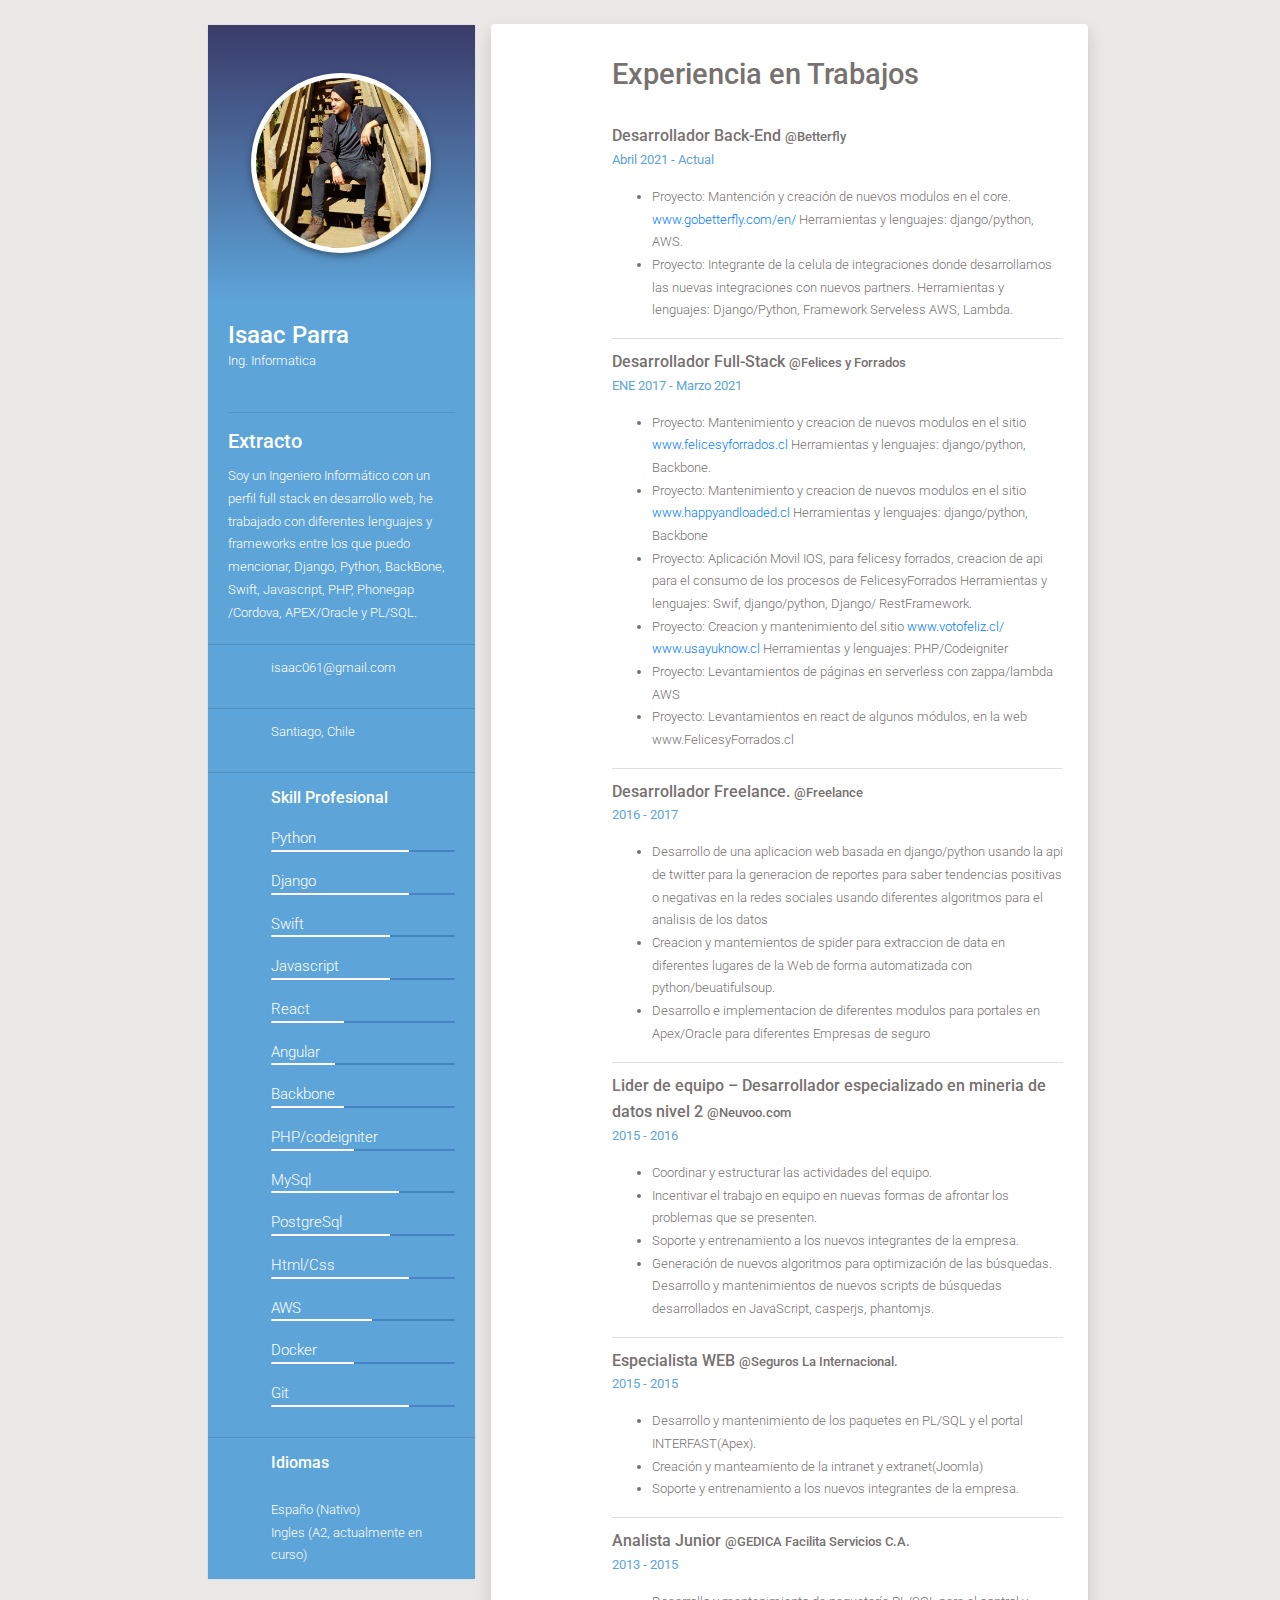
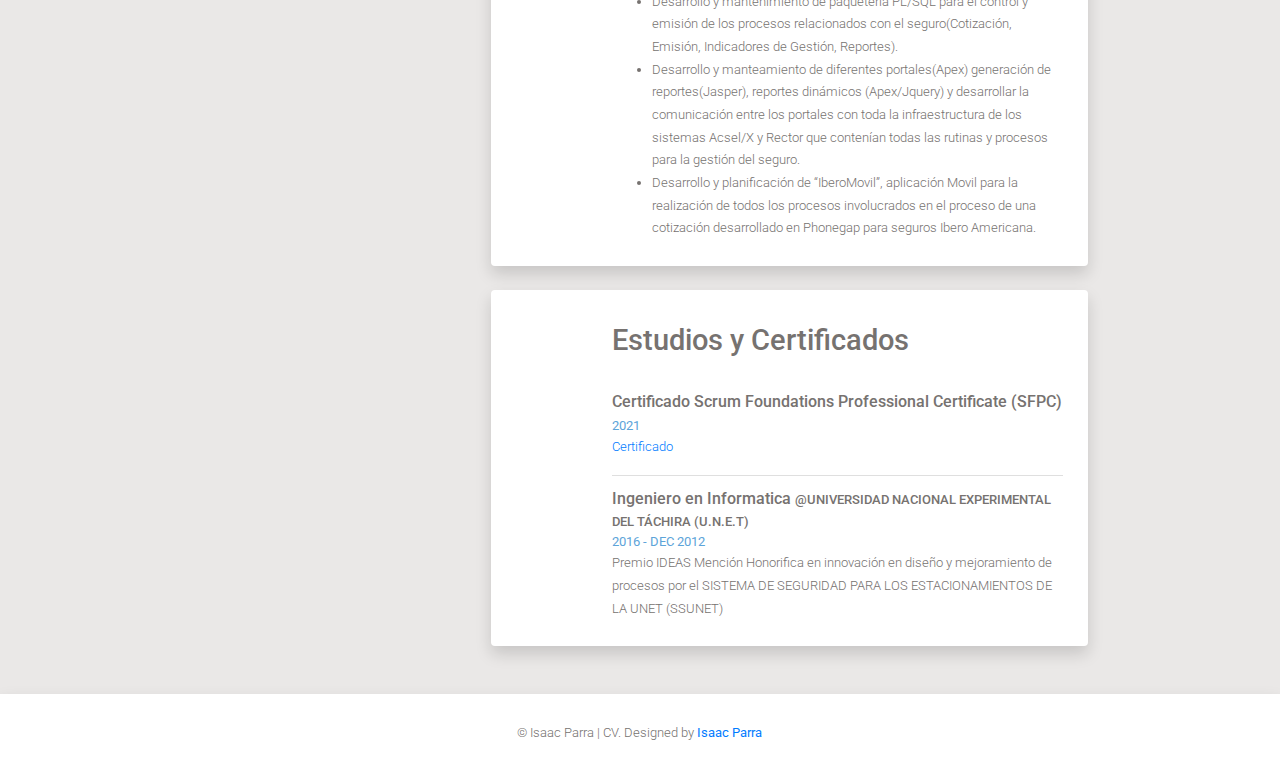
==== commit a5c36bf3: "Update index.html" ====
--- a/index.html
+++ b/index.html
@@ -1,5 +1,5 @@
 <html lang="en"><head>
-    <link rel="icon" type="image/png" href="/myweb/static/img/favicon.ico">
+    <link rel="icon" type="image/png" href="/static/img/favicon.ico">
     <meta charset="UTF-8">
     <meta name="viewport" content="width=device-width, initial-scale=1.0">
     <meta http-equiv="X-UA-Compatible" content="ie=edge">
@@ -7,7 +7,7 @@
 
 
     <link rel="stylesheet" href="https://stackpath.bootstrapcdn.com/bootstrap/4.3.1/css/bootstrap.min.css" integrity="sha384-ggOyR0iXCbMQv3Xipma34MD+dH/1fQ784/j6cY/iJTQUOhcWr7x9JvoRxT2MZw1T" crossorigin="anonymous">
-    <link rel="stylesheet" href="/myweb/static/css/style.css?id=8">
+    <link rel="stylesheet" href="/static/css/style.css?id=8">
     <link rel="stylesheet" href="https://use.fontawesome.com/releases/v5.7.0/css/all.css" integrity="sha384-lZN37f5QGtY3VHgisS14W3ExzMWZxybE1SJSEsQp9S+oqd12jhcu+A56Ebc1zFSJ" crossorigin="anonymous">
     <link href="https://fonts.googleapis.com/css?family=Roboto:400,500&amp;display=swap" rel="stylesheet">
 
@@ -20,7 +20,7 @@
                 <div class="card">
                     <div class="row text-center justify-content-center p-5 gradiante m-0">
                         <div class="profile">
-                            <img class="card-img-top" src="/myweb/static/img/yo2.jpeg" alt="Card image cap">
+                            <img class="card-img-top" src="/static/img/yo2.jpeg" alt="Card image cap">
                         </div>
                     </div>
                     <div class="card-body blue">
--- a/static/css/style.css
+++ b/static/css/style.css
@@ -0,0 +1,126 @@
+body{
+    background-color: #eae8e7;
+    color: #767270;
+    font-family: 'Roboto', sans-serif;
+    url('https://images.pexels.com/photos/925743/pexels-photo-925743.jpeg?auto=compress&cs=tinysrgb&dpr=2&h=750&w=1024');
+    background-repeat: no-repeat;
+    background-size: cover;
+}
+.container {
+    margin-top: 24px;
+}
+.lista{
+    background-color: white;
+    padding: 10px;
+}
+.lista .item{
+    border-bottom: #00000020 1px solid;
+    margin-bottom: 10px;
+}
+.lista .item:last-child{
+    border-bottom: #00000020 0px solid;
+}
+h2 {
+    font-family: 'Roboto', sans-serif;
+    font-weight: 500;
+}
+h2 {
+    font-size: 22pt;
+    line-height: 37pt;
+    margin: 0px;
+}
+h3 {
+    margin: 0px;
+    font-size: 12pt;
+    line-height: 20pt;
+}
+.lista span {
+    color: #5da4d9;
+    margin-top: 0px;
+    font-size: 10pt;
+    line-height: 15pt;
+}
+.lista h3 span {
+    color: #767270;
+    margin-top: 0px;
+    font-size: 10pt;
+    line-height: 15pt;
+}
+p {
+    font-family: 'Roboto', sans-serif;
+    font-weight: 300;
+    font-size: 10pt;
+    line-height: 17pt;
+}
+.blue, .list-group-item{
+    background-color: #5da4d9;
+    color: white;
+}
+
+.blue p{
+    color: white;
+}
+.list-group-item span{
+    font-size: 15px;
+}
+
+.list-group-item .progress{
+    margin-bottom: 18px;
+}
+.progress{
+    background-color: #4783c2;
+}
+.progress-bar{
+    background-color: white;
+}
+li{
+    font-family: 'Roboto', sans-serif;
+    font-weight: 300;
+    font-size: 10pt;
+    line-height: 17pt;
+}
+@media only screen and (min-width: 993px){
+    .container {
+        width: 70%;
+    }
+}
+@media (min-width: 1200px){
+    .container {
+        max-width: 70%;
+    }
+}
+@media (max-width: 993px){
+    .pi {
+        padding: 0px;
+    }
+}
+@media (min-width: 994px){
+    .pi {
+        padding-left: 15px;
+    }
+}
+.profile {
+    text-align: center;
+    animation-delay: 500ms;
+    animation-duration: 1000ms;
+    width: 180px;
+    height: 180px;
+    top: -97px;
+    right: 50%;
+    z-index: 1;
+    display: block;
+    border-radius: 50%;
+    background-color: #fff;
+    padding: 5px;
+    box-shadow: 0 3px 5px 0 rgba(0, 0, 0, 0.2), 0 3px 10px 0 rgba(0, 0, 0, 0.2);
+}
+
+.profile img {
+    border-radius: 50%;
+    width: 170px;
+    height: 170px;
+}
+
+.gradiante{
+    background-image: linear-gradient(#3b3b69, #5da4d9);
+}
